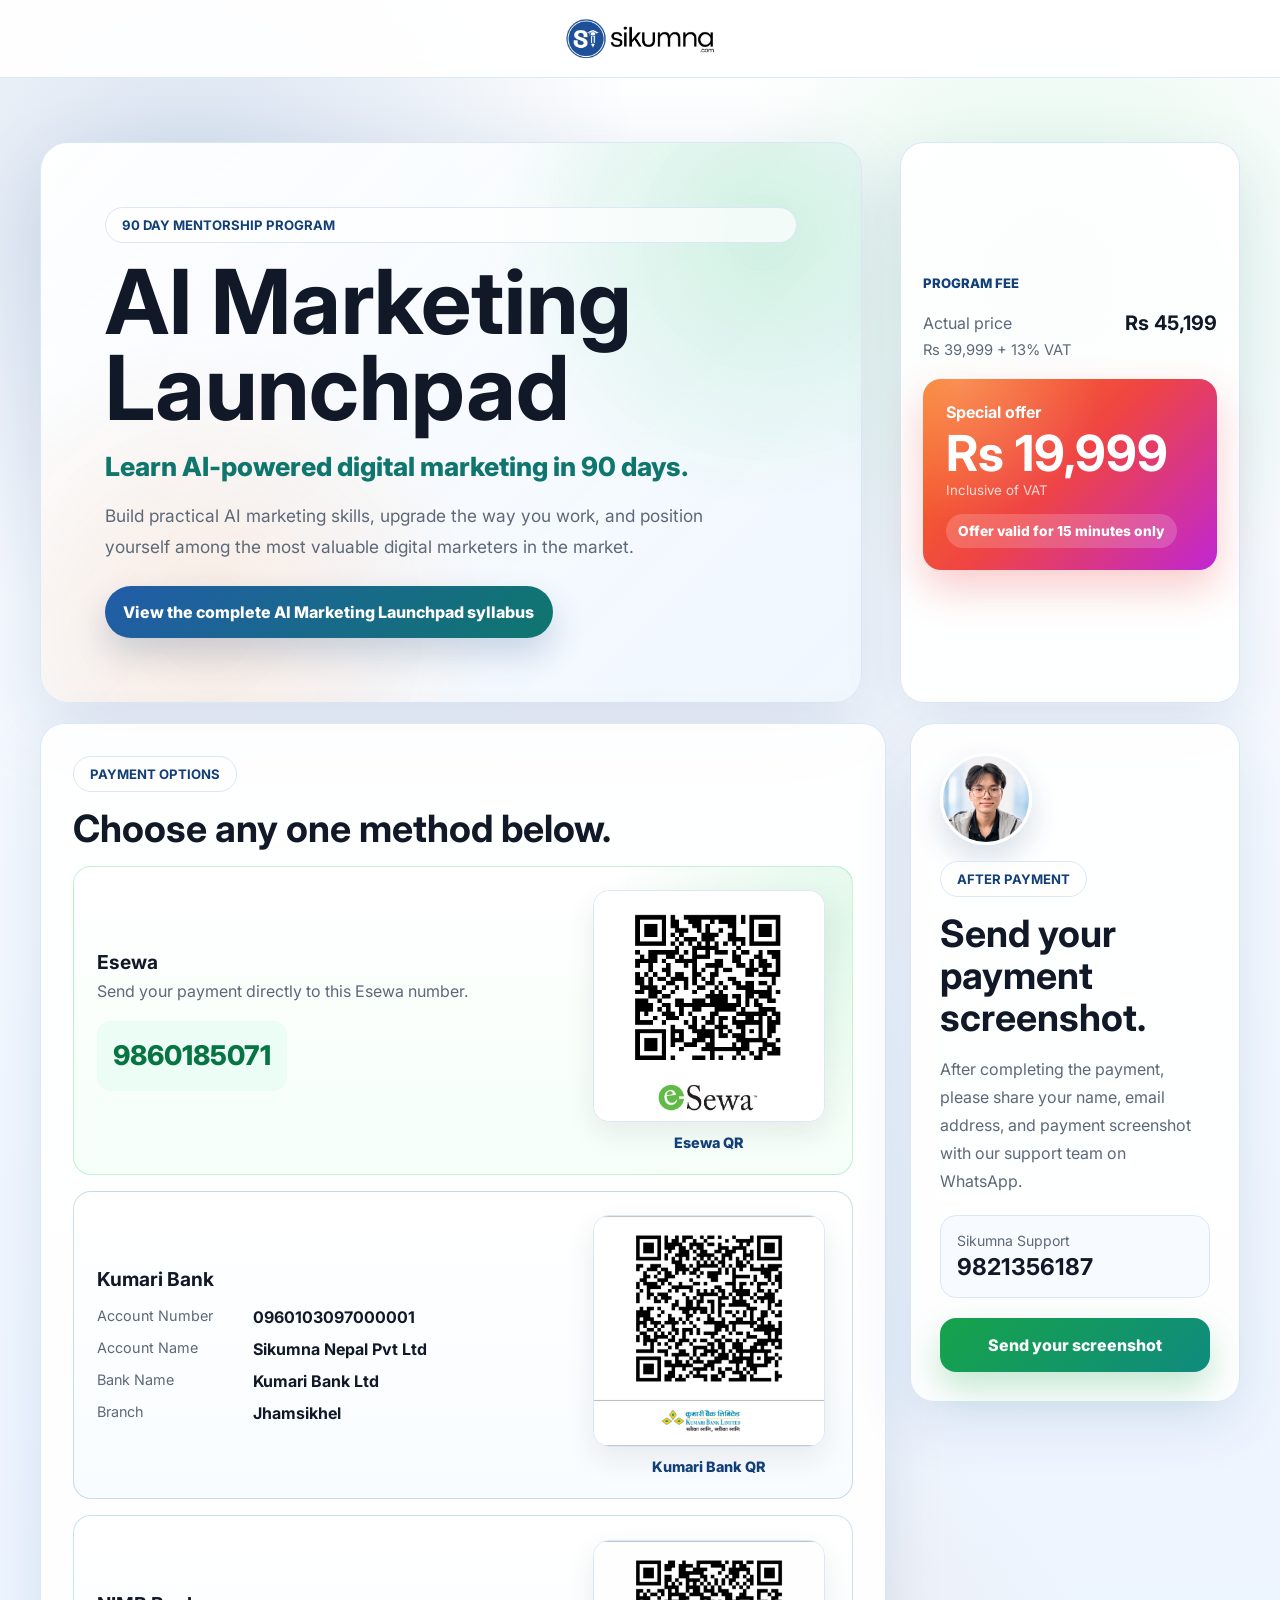
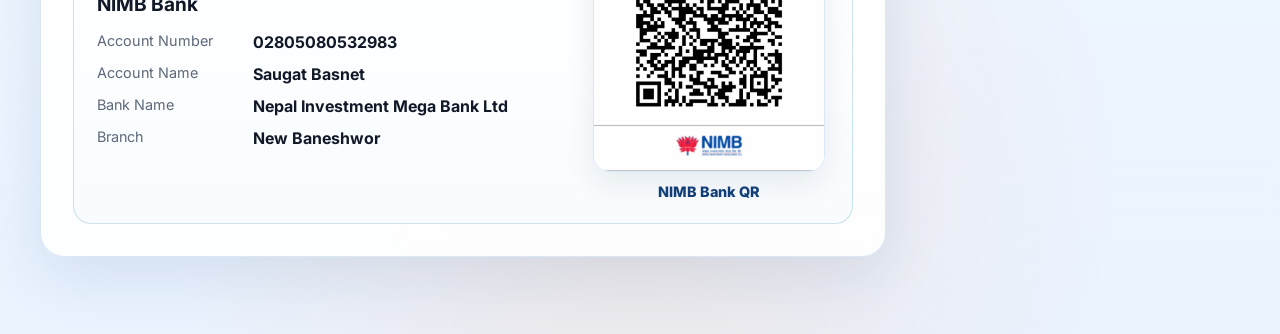
==== ai/index.html @ 51f4f351 "Add AI launchpad syllabus page" ====
<!doctype html>
<html lang="en">
  <head>
    <meta charset="UTF-8" />
    <meta name="viewport" content="width=device-width, initial-scale=1.0" />
    <title>AI Marketing Launchpad | Sikumna Payments</title>
    <link rel="icon" type="image/png" href="/assets/favicon.png" />
    <link rel="preconnect" href="https://fonts.googleapis.com" />
    <link rel="preconnect" href="https://fonts.gstatic.com" crossorigin />
    <link
      href="https://fonts.googleapis.com/css2?family=Inter:wght@400;500;600;700;800&display=swap"
      rel="stylesheet"
    />
    <link rel="stylesheet" href="/styles.css" />
    <link rel="stylesheet" href="/ai/payment.css" />
  </head>
  <body class="payment-page">
    <header class="site-header" aria-label="Sikumna">
      <a class="header-home" href="/" aria-label="Sikumna home">
        <img
          class="header-logo"
          src="/assets/sikumna-logo.png"
          alt="Sikumna"
          width="918"
          height="240"
        />
      </a>
    </header>

    <main class="payment-shell">
      <section class="payment-hero" aria-labelledby="program-title">
        <div class="hero-copy">
          <p class="eyebrow">90 Day Mentorship Program</p>
          <h1 id="program-title">AI Marketing Launchpad</h1>
          <p class="subheading">Learn AI-powered digital marketing in 90 days.</p>
          <p class="hero-text">
            Build practical AI marketing skills, upgrade the way you work, and
            position yourself among the most valuable digital marketers in the
            market.
          </p>
          <a class="syllabus-link" href="/ai-marketing-launchpad">
            View the complete AI Marketing Launchpad syllabus
          </a>
        </div>

        <aside class="price-card" aria-label="Program price">
          <p class="card-label">Program Fee</p>
          <div class="price-row muted-price">
            <span>Actual price</span>
            <strong>Rs 45,199</strong>
          </div>
          <p class="vat-note">Rs 39,999 + 13% VAT</p>
          <div class="offer-box">
            <span>Special offer</span>
            <strong>Rs 19,999</strong>
            <small>Inclusive of VAT</small>
            <p class="offer-timer">Offer valid for 15 minutes only</p>
          </div>
        </aside>
      </section>

      <section class="content-grid" aria-label="Payment details">
        <section class="panel payment-options">
          <div class="section-heading">
            <p class="eyebrow">Payment Options</p>
            <h2>Choose any one method below.</h2>
          </div>

          <article class="method-card esewa-card">
            <div class="esewa-details">
              <h3>Esewa</h3>
              <p>Send your payment directly to this Esewa number.</p>
              <p class="large-number">9860185071</p>
            </div>
            <div class="qr-card">
              <img src="/assets/esewa-qr.jpg" alt="Esewa payment QR" />
              <span>Esewa QR</span>
            </div>
          </article>

          <article class="method-card bank-card">
            <div class="bank-details">
              <h3>Kumari Bank</h3>
              <dl>
                <div>
                  <dt>Account Number</dt>
                  <dd>0960103097000001</dd>
                </div>
                <div>
                  <dt>Account Name</dt>
                  <dd>Sikumna Nepal Pvt Ltd</dd>
                </div>
                <div>
                  <dt>Bank Name</dt>
                  <dd>Kumari Bank Ltd</dd>
                </div>
                <div>
                  <dt>Branch</dt>
                  <dd>Jhamsikhel</dd>
                </div>
              </dl>
            </div>
            <div class="qr-card">
              <img src="/assets/kumari-qr.jpg" alt="Kumari Bank payment QR" />
              <span>Kumari Bank QR</span>
            </div>
          </article>

          <article class="method-card bank-card">
            <div class="bank-details">
              <h3>NIMB Bank</h3>
              <dl>
                <div>
                  <dt>Account Number</dt>
                  <dd>02805080532983</dd>
                </div>
                <div>
                  <dt>Account Name</dt>
                  <dd>Saugat Basnet</dd>
                </div>
                <div>
                  <dt>Bank Name</dt>
                  <dd>Nepal Investment Mega Bank Ltd</dd>
                </div>
                <div>
                  <dt>Branch</dt>
                  <dd>New Baneshwor</dd>
                </div>
              </dl>
            </div>
            <div class="qr-card">
              <img src="/assets/nimb-qr.jpg" alt="NIMB Bank payment QR" />
              <span>NIMB Bank QR</span>
            </div>
          </article>
        </section>

        <aside class="panel support-card">
          <img
            class="support-photo"
            src="/assets/rinjen-smile.png"
            alt="Rinjen, Sikumna support"
          />
          <p class="eyebrow">After Payment</p>
          <h2>Send your payment screenshot.</h2>
          <p>
            After completing the payment, please share your name, email address,
            and payment screenshot with our support team on WhatsApp.
          </p>
          <div class="support-number">
            <span>Sikumna Support</span>
            <strong>9821356187</strong>
          </div>
          <a
            class="whatsapp-button"
            href="https://wa.me/message/NXGHPVX5VBEVE1"
            target="_blank"
            rel="noreferrer"
          >
            Send your screenshot
          </a>
        </aside>
      </section>
    </main>
  </body>
</html>
---- styles.css ----
:root {
  --brand-blue: #225ca8;
  --brand-blue-dark: #123f78;
  --ink: #111827;
  --muted: #5d6878;
  --line: #dbe7f6;
  --surface: #ffffff;
  --wash: #f5f9ff;
}

* {
  box-sizing: border-box;
}

html {
  min-height: 100%;
  background: var(--wash);
}

body {
  min-height: 100vh;
  margin: 0;
  font-family:
    Inter,
    system-ui,
    -apple-system,
    BlinkMacSystemFont,
    "Segoe UI",
    sans-serif;
  color: var(--ink);
  background:
    radial-gradient(circle at top, rgba(34, 92, 168, 0.11), transparent 34rem),
    linear-gradient(180deg, #ffffff 0%, var(--wash) 100%);
}

.home-page {
  background:
    radial-gradient(circle at 16% 16%, rgba(34, 92, 168, 0.18), transparent 28rem),
    radial-gradient(circle at 84% 18%, rgba(34, 197, 94, 0.14), transparent 22rem),
    radial-gradient(circle at 52% 92%, rgba(249, 115, 22, 0.1), transparent 30rem),
    linear-gradient(180deg, #ffffff 0%, #f3f8ff 45%, #eaf3ff 100%);
}

.site-header {
  position: fixed;
  inset: 0 0 auto;
  z-index: 10;
  display: flex;
  align-items: center;
  justify-content: center;
  min-height: 78px;
  padding: 1rem 1.25rem;
  border-bottom: 1px solid rgba(219, 231, 246, 0.9);
  background: rgba(255, 255, 255, 0.92);
  backdrop-filter: blur(14px);
}

.header-logo {
  display: block;
  width: 150px;
  max-width: 44vw;
  height: auto;
}

.page-shell {
  min-height: 100vh;
  display: grid;
  place-items: center;
  padding: calc(78px + clamp(2rem, 5vw, 5rem)) 1.25rem clamp(2rem, 5vw, 5rem);
}

.home-hero {
  position: relative;
  width: min(100%, 1120px);
  display: grid;
  grid-template-columns: minmax(0, 1fr);
  gap: clamp(1.25rem, 3vw, 2rem);
  align-items: center;
}

.home-hero::after {
  content: "";
  position: absolute;
  right: -3rem;
  top: 50%;
  z-index: -1;
  width: min(44vw, 430px);
  aspect-ratio: 1;
  border-radius: 50%;
  background:
    radial-gradient(circle at 42% 40%, rgba(255, 255, 255, 0.82), transparent 28%),
    conic-gradient(from 160deg, rgba(34, 92, 168, 0.22), rgba(22, 163, 74, 0.2), rgba(249, 115, 22, 0.18), rgba(34, 92, 168, 0.22));
  filter: blur(1px);
  transform: translateY(-50%);
  opacity: 0.72;
}

.intro {
  width: min(100%, 760px);
  text-align: center;
}

.home-hero .intro {
  position: relative;
  width: min(100%, 920px);
  display: flex;
  flex-direction: column;
  justify-content: center;
  min-height: 350px;
  padding: clamp(1rem, 3vw, 2rem) 0;
  text-align: left;
}

.home-hero .intro::before {
  content: "";
  position: absolute;
  inset: 8% auto auto -2rem;
  width: 7px;
  height: 72%;
  border-radius: 999px;
  background: linear-gradient(180deg, var(--brand-blue), #16a34a, #f97316);
}

.eyebrow {
  display: inline-flex;
  align-items: center;
  min-height: 2.25rem;
  margin: 0 0 1rem;
  padding: 0 1rem;
  border: 1px solid var(--line);
  border-radius: 999px;
  background: rgba(255, 255, 255, 0.72);
  color: var(--brand-blue-dark);
  font-size: 0.82rem;
  font-weight: 700;
  letter-spacing: 0;
  text-transform: uppercase;
}

h1 {
  max-width: 720px;
  margin: 0 auto;
  color: var(--ink);
  font-size: clamp(2.05rem, 5vw, 4.25rem);
  line-height: 1.02;
  letter-spacing: 0;
}

.home-hero h1 {
  margin: 0;
  font-size: clamp(2.55rem, 6.5vw, 5.25rem);
  line-height: 0.98;
}

.summary {
  max-width: 650px;
  margin: 1.25rem auto 0;
  color: var(--muted);
  font-size: clamp(1rem, 2vw, 1.16rem);
  line-height: 1.75;
}

.home-hero .summary {
  margin-left: 0;
  margin-right: 0;
}

.contact-panel {
  width: min(100%, 860px);
  display: grid;
  grid-template-columns: auto minmax(0, 1fr) auto;
  gap: 1rem;
  align-items: center;
  padding: 1rem;
  border: 1px solid rgba(34, 92, 168, 0.14);
  border-radius: 999px;
  background:
    linear-gradient(90deg, rgba(236, 253, 245, 0.92), rgba(239, 246, 255, 0.92)),
    rgba(255, 255, 255, 0.92);
  box-shadow: 0 18px 44px rgba(18, 63, 120, 0.1);
}

.contact-avatar {
  width: 56px;
  aspect-ratio: 1;
  border-radius: 50%;
  object-fit: cover;
  object-position: center 28%;
  border: 3px solid #ffffff;
  box-shadow: 0 10px 24px rgba(18, 63, 120, 0.16);
}

.contact-kicker {
  display: block;
  margin-bottom: 0.22rem;
  color: #087443;
  font-size: 0.82rem;
  font-weight: 800;
  text-transform: uppercase;
}

.contact-panel h2 {
  margin: 0;
  color: var(--ink);
  font-size: clamp(1.25rem, 2.6vw, 1.65rem);
  line-height: 1.12;
}

.contact-panel p {
  margin: 0;
  color: var(--muted);
  font-size: 0.96rem;
  line-height: 1.55;
}

.contact-button {
  display: inline-flex;
  align-items: center;
  justify-content: center;
  min-height: 52px;
  padding: 0.9rem 1.15rem;
  border-radius: 999px;
  background: linear-gradient(135deg, #16a34a, #0f8b7e);
  color: #ffffff;
  font-weight: 800;
  text-decoration: none;
  box-shadow: 0 16px 34px rgba(22, 163, 74, 0.26);
}

.contact-button:hover {
  background: linear-gradient(135deg, #15803d, #0f766e);
}

@media (min-width: 901px) {
  .page-shell {
    place-items: center;
    padding-inline: clamp(2rem, 5vw, 5rem);
  }

  .home-hero {
    width: min(100%, 1180px);
    grid-template-columns: minmax(0, 1fr) 360px;
    gap: clamp(2rem, 5vw, 4rem);
  }

  .home-hero .intro {
    min-height: 460px;
    padding-block: 3.5rem;
  }

  .home-hero .intro::before {
    left: -2.25rem;
    width: 8px;
  }

  .home-hero h1 {
    max-width: 840px;
    font-size: clamp(4.25rem, 6vw, 6rem);
  }

  .home-hero .summary {
    max-width: 710px;
    font-size: 1.18rem;
  }

  .contact-panel {
    width: 100%;
    grid-template-columns: 1fr;
    justify-items: start;
    align-self: center;
    padding: 2rem;
    border-radius: 32px;
    background:
      radial-gradient(circle at 100% 0%, rgba(34, 197, 94, 0.22), transparent 13rem),
      radial-gradient(circle at 0% 100%, rgba(249, 115, 22, 0.16), transparent 12rem),
      rgba(255, 255, 255, 0.92);
    box-shadow: 0 26px 80px rgba(18, 63, 120, 0.14);
  }

  .contact-avatar {
    width: 72px;
    margin-bottom: 0.35rem;
  }

  .contact-panel h2 {
    font-size: 2.35rem;
  }

  .contact-panel p {
    margin-top: 0.25rem;
    font-size: 1.02rem;
    line-height: 1.7;
  }

  .contact-button {
    width: 100%;
    margin-top: 0.4rem;
  }
}

@media (max-width: 900px) {
  .home-hero::after {
    display: none;
  }

  .home-hero .intro {
    min-height: auto;
  }

  .contact-panel {
    grid-template-columns: auto minmax(0, 1fr);
    border-radius: 24px;
  }

  .contact-panel p,
  .contact-button {
    grid-column: 1 / -1;
  }
}

@media (max-width: 540px) {
  .site-header {
    min-height: 68px;
  }

  .header-logo {
    width: 128px;
  }

  .page-shell {
    place-items: start center;
    padding-top: calc(68px + 1.25rem);
  }

  .home-hero .intro {
    padding: 1.35rem 0;
  }

  .home-hero .intro::before {
    inset: 0 auto auto 0;
    width: 100%;
    height: 5px;
  }

  .contact-panel {
    padding: 1rem;
    border-radius: 18px;
  }

  .contact-avatar {
    width: 48px;
  }

  .eyebrow {
    font-size: 0.72rem;
  }
}
---- ai/payment.css ----
.payment-page {
  background:
    radial-gradient(circle at 15% 10%, rgba(34, 92, 168, 0.18), transparent 28rem),
    radial-gradient(circle at 82% 14%, rgba(34, 197, 94, 0.14), transparent 22rem),
    radial-gradient(circle at 50% 92%, rgba(249, 115, 22, 0.1), transparent 30rem),
    linear-gradient(180deg, #ffffff 0%, #f3f8ff 45%, #eaf3ff 100%);
}

.header-home {
  display: inline-flex;
  align-items: center;
}

.payment-shell {
  width: min(100%, 1240px);
  margin: 0 auto;
  padding: calc(78px + clamp(2rem, 5vw, 4rem)) 1.25rem clamp(2.5rem, 6vw, 5rem);
}

.payment-hero {
  display: grid;
  grid-template-columns: minmax(0, 1.45fr) minmax(340px, 0.55fr);
  gap: clamp(1.5rem, 3vw, 2.4rem);
  align-items: stretch;
  margin-bottom: 1.25rem;
}

.hero-copy {
  min-height: 390px;
  display: flex;
  flex-direction: column;
  justify-content: center;
  padding: clamp(2rem, 5vw, 4.5rem);
  border: 1px solid rgba(219, 231, 246, 0.92);
  border-radius: 28px;
  background:
    radial-gradient(circle at 88% 16%, rgba(34, 197, 94, 0.18), transparent 17rem),
    radial-gradient(circle at 20% 86%, rgba(249, 115, 22, 0.12), transparent 18rem),
    linear-gradient(135deg, rgba(255, 255, 255, 0.96), rgba(238, 246, 255, 0.92));
  box-shadow: 0 26px 80px rgba(18, 63, 120, 0.14);
}

.hero-copy h1,
.section-heading h2,
.support-card h2 {
  margin: 0;
  color: var(--ink);
  letter-spacing: 0;
}

.hero-copy h1 {
  max-width: 760px;
  font-size: clamp(2.65rem, 7vw, 5.8rem);
  line-height: 0.96;
}

.subheading {
  margin: 1.2rem 0 0;
  color: #0f766e;
  font-size: clamp(1.15rem, 2.4vw, 1.65rem);
  font-weight: 800;
  line-height: 1.28;
}

.hero-text {
  max-width: 650px;
  margin: 1rem 0 0;
  color: var(--muted);
  font-size: 1.08rem;
  line-height: 1.8;
}

.syllabus-link {
  display: inline-flex;
  align-items: center;
  justify-content: center;
  width: fit-content;
  min-height: 52px;
  margin-top: 1.5rem;
  padding: 0.9rem 1.15rem;
  border-radius: 999px;
  background: linear-gradient(135deg, var(--brand-blue), #0f766e);
  color: #ffffff;
  font-weight: 800;
  text-decoration: none;
  box-shadow: 0 16px 34px rgba(18, 63, 120, 0.2);
}

.syllabus-link:hover {
  background: linear-gradient(135deg, var(--brand-blue-dark), #0f766e);
}

.price-card,
.panel {
  border: 1px solid rgba(219, 231, 246, 0.96);
  background: rgba(255, 255, 255, 0.9);
  box-shadow: 0 20px 60px rgba(18, 63, 120, 0.11);
}

.price-card {
  display: flex;
  flex-direction: column;
  justify-content: center;
  padding: 1.4rem;
  border-radius: 24px;
}

.card-label {
  margin: 0 0 1.25rem;
  color: var(--brand-blue-dark);
  font-size: 0.82rem;
  font-weight: 800;
  text-transform: uppercase;
}

.price-row {
  display: flex;
  align-items: center;
  justify-content: space-between;
  gap: 1rem;
  color: var(--muted);
}

.price-row strong {
  color: var(--ink);
  font-size: 1.25rem;
}

.vat-note {
  margin: 0.4rem 0 1.25rem;
  color: var(--muted);
  font-size: 0.92rem;
}

.offer-box {
  padding: 1.4rem;
  border-radius: 18px;
  background:
    radial-gradient(circle at 12% 0%, rgba(255, 255, 255, 0.24), transparent 9rem),
    linear-gradient(135deg, #f97316 0%, #ef4444 48%, #c026d3 100%);
  color: #ffffff;
  box-shadow: 0 18px 42px rgba(239, 68, 68, 0.28);
}

.offer-box span,
.offer-box small {
  display: block;
}

.offer-box span {
  font-weight: 700;
}

.offer-box strong {
  display: block;
  margin: 0.45rem 0 0.25rem;
  font-size: clamp(2.2rem, 5vw, 3.1rem);
  line-height: 1;
}

.offer-box small {
  color: rgba(255, 255, 255, 0.8);
}

.offer-timer {
  width: fit-content;
  margin: 1rem 0 0;
  padding: 0.55rem 0.75rem;
  border-radius: 999px;
  background: rgba(255, 255, 255, 0.18);
  color: #ffffff;
  font-size: 0.86rem;
  font-weight: 800;
}

.content-grid {
  display: grid;
  grid-template-columns: minmax(0, 1fr) minmax(330px, 0.38fr);
  gap: 1.5rem;
  align-items: start;
}

.panel {
  border-radius: 24px;
  padding: clamp(1.1rem, 3vw, 1.8rem);
}

.section-heading {
  margin-bottom: 1rem;
}

.section-heading h2,
.support-card h2 {
  font-size: clamp(1.6rem, 3vw, 2.35rem);
  line-height: 1.12;
}

.method-card {
  min-width: 0;
  display: grid;
  gap: 1rem;
  padding: 1.25rem;
  border: 1px solid var(--line);
  border-radius: 18px;
  background:
    linear-gradient(180deg, rgba(255, 255, 255, 0.98), rgba(248, 252, 255, 0.98));
}

.method-card + .method-card {
  margin-top: 1rem;
}

.method-card h3 {
  margin: 0 0 0.35rem;
  color: var(--ink);
  font-size: 1.2rem;
}

.method-card p {
  margin: 0;
  color: var(--muted);
  line-height: 1.6;
}

.esewa-card {
  grid-template-columns: minmax(0, 1fr) 220px;
  align-items: center;
  border-color: rgba(34, 197, 94, 0.24);
  background:
    radial-gradient(circle at 98% 18%, rgba(34, 197, 94, 0.13), transparent 14rem),
    linear-gradient(180deg, #ffffff, #f5fff8);
}

.large-number {
  display: inline-flex;
  align-items: center;
  justify-content: center;
  width: fit-content;
  margin-top: 1rem !important;
  padding: 0.85rem 1rem;
  border-radius: 14px;
  background: #ecfdf5;
  color: #087443 !important;
  font-size: clamp(1.25rem, 3vw, 1.7rem);
  font-weight: 800;
  white-space: nowrap;
}

.bank-card {
  grid-template-columns: minmax(0, 1fr) 220px;
  align-items: center;
}

.bank-card:nth-of-type(2) {
  border-color: rgba(34, 92, 168, 0.22);
}

.bank-card:nth-of-type(3) {
  border-color: rgba(14, 116, 144, 0.2);
}

.bank-details {
  min-width: 0;
}

dl {
  display: grid;
  gap: 0.75rem;
  margin: 1rem 0 0;
}

dl div {
  display: grid;
  grid-template-columns: 140px minmax(0, 1fr);
  gap: 1rem;
}

dt {
  color: var(--muted);
  font-size: 0.9rem;
}

dd {
  min-width: 0;
  margin: 0;
  color: var(--ink);
  font-weight: 700;
  overflow-wrap: anywhere;
}

.qr-card {
  width: 100%;
  min-width: 0;
  display: grid;
  gap: 0.7rem;
  justify-items: center;
}

.qr-card img {
  width: min(100%, 210px);
  aspect-ratio: 1;
  object-fit: cover;
  object-position: top center;
  border: 1px solid var(--line);
  border-radius: 16px;
  background: #ffffff;
  box-shadow: 0 12px 30px rgba(17, 24, 39, 0.08);
}

.qr-card span {
  color: var(--brand-blue-dark);
  font-size: 0.9rem;
  font-weight: 800;
}

.support-card {
  position: sticky;
  top: 96px;
}

.support-photo {
  display: block;
  width: 92px;
  aspect-ratio: 1;
  margin: 0 0 1rem;
  border-radius: 50%;
  object-fit: cover;
  object-position: center 28%;
  border: 3px solid #ffffff;
  box-shadow: 0 14px 30px rgba(18, 63, 120, 0.16);
}

.support-card p:not(.eyebrow) {
  color: var(--muted);
  line-height: 1.75;
}

.support-number {
  margin: 1.25rem 0;
  padding: 1rem;
  border: 1px solid var(--line);
  border-radius: 16px;
  background: #f7fbff;
}

.support-number span,
.support-number strong {
  display: block;
}

.support-number span {
  color: var(--muted);
  font-size: 0.88rem;
}

.support-number strong {
  margin-top: 0.25rem;
  color: var(--ink);
  font-size: 1.45rem;
}

.whatsapp-button {
  display: inline-flex;
  align-items: center;
  justify-content: center;
  width: 100%;
  min-height: 54px;
  padding: 0.9rem 1.1rem;
  border-radius: 16px;
  background: linear-gradient(135deg, #16a34a, #0f8b7e);
  color: #ffffff;
  font-weight: 800;
  text-decoration: none;
  box-shadow: 0 16px 34px rgba(22, 163, 74, 0.26);
}

.whatsapp-button:hover {
  background: linear-gradient(135deg, #15803d, #0f766e);
}

@media (min-width: 1100px) {
  .payment-options {
    padding: 2rem;
  }

  .method-card {
    padding: 1.45rem;
  }

  .bank-card,
  .esewa-card {
    grid-template-columns: minmax(0, 1fr) 240px;
  }

  .qr-card img {
    width: min(100%, 232px);
  }
}

@media (max-width: 900px) {
  .payment-hero,
  .content-grid {
    grid-template-columns: 1fr;
  }

  .hero-copy {
    min-height: auto;
  }

  .support-card {
    position: static;
  }
}

@media (max-width: 640px) {
  .payment-shell {
    padding-top: calc(68px + 1.25rem);
  }

  .hero-copy,
  .price-card,
  .panel {
    border-radius: 18px;
  }

  .hero-copy {
    padding: 1.35rem;
  }

  .syllabus-link {
    width: 100%;
    text-align: center;
  }

  .esewa-card,
  .bank-card {
    grid-template-columns: 1fr;
  }

  .large-number {
    width: 100%;
    text-align: center;
  }

  dl div {
    grid-template-columns: 1fr;
    gap: 0.2rem;
  }

  .qr-card img {
    width: min(100%, 230px);
  }
}
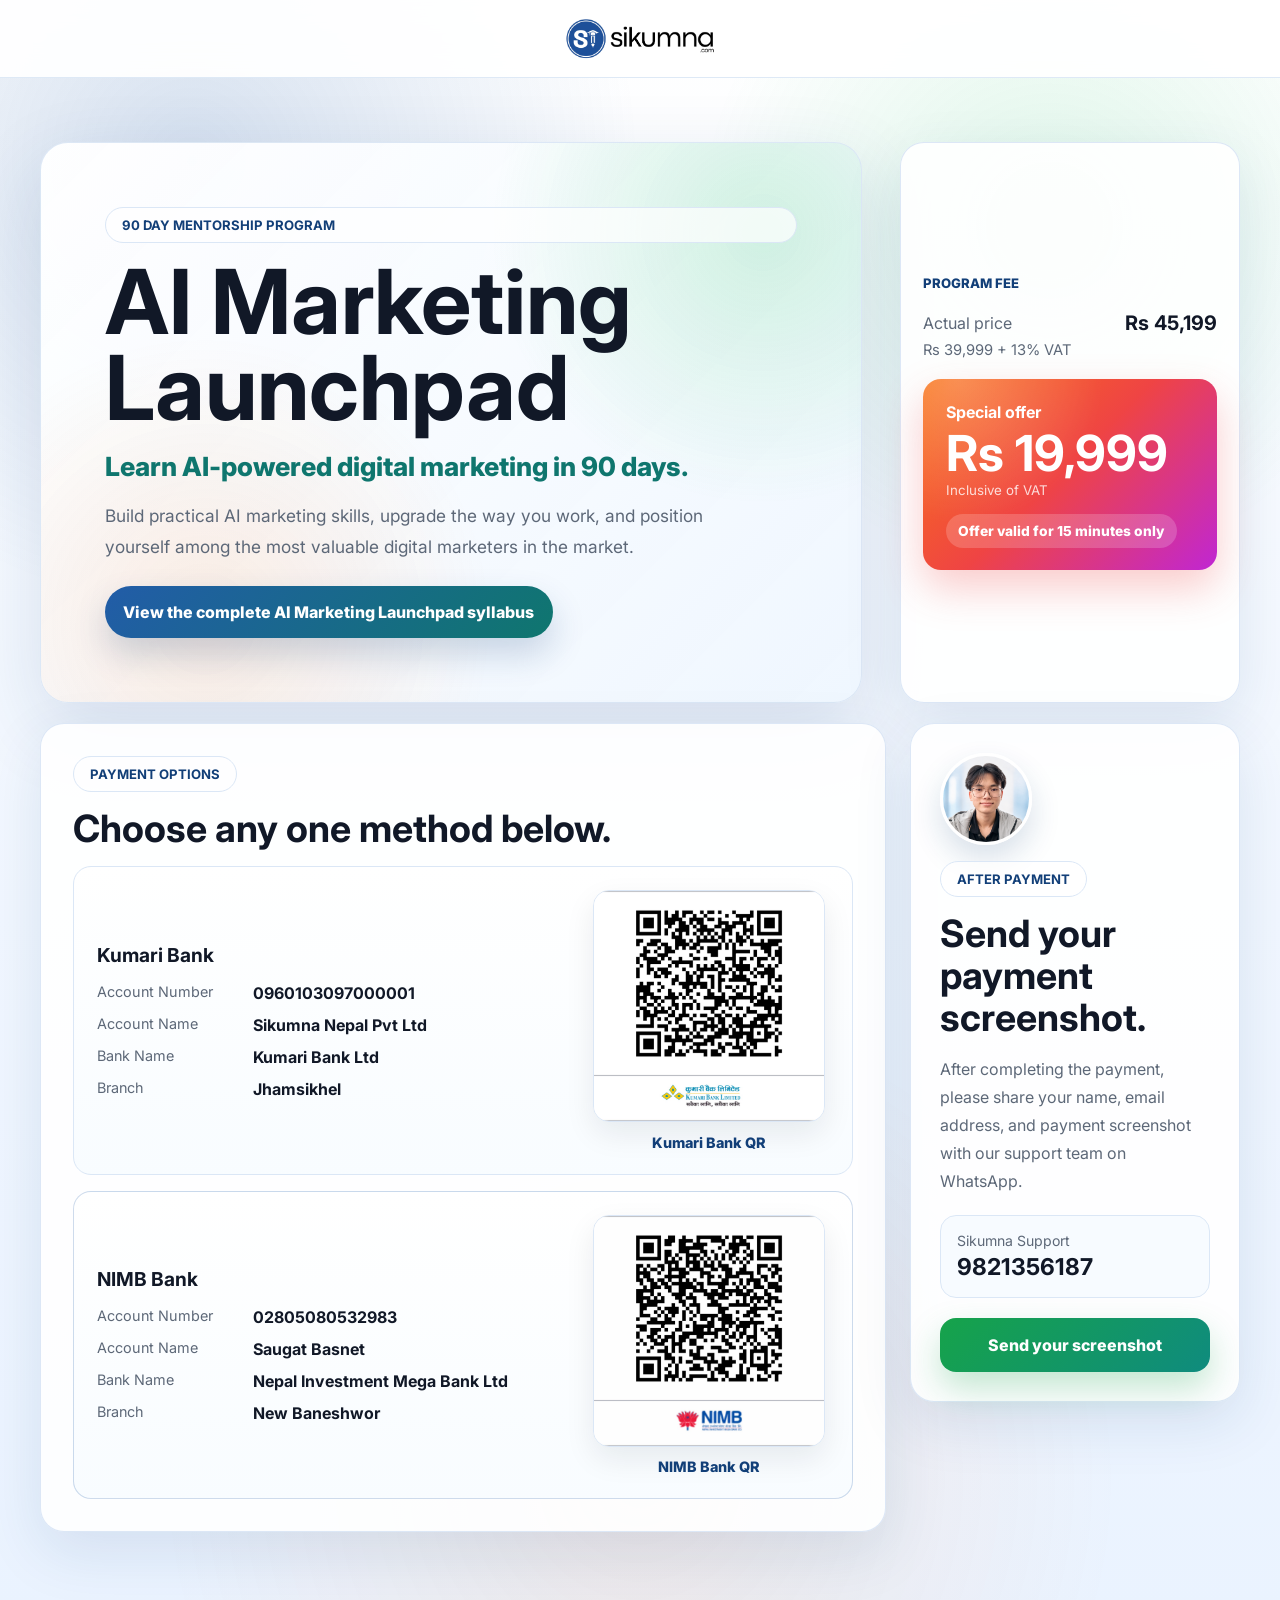
==== commit 24fc9ec3: "Remove Esewa payment option" ====
--- a/ai/index.html
+++ b/ai/index.html
@@ -65,18 +65,6 @@
             <p class="eyebrow">Payment Options</p>
             <h2>Choose any one method below.</h2>
           </div>
-
-          <article class="method-card esewa-card">
-            <div class="esewa-details">
-              <h3>Esewa</h3>
-              <p>Send your payment directly to this Esewa number.</p>
-              <p class="large-number">9860185071</p>
-            </div>
-            <div class="qr-card">
-              <img src="/assets/esewa-qr.jpg" alt="Esewa payment QR" />
-              <span>Esewa QR</span>
-            </div>
-          </article>
 
           <article class="method-card bank-card">
             <div class="bank-details">
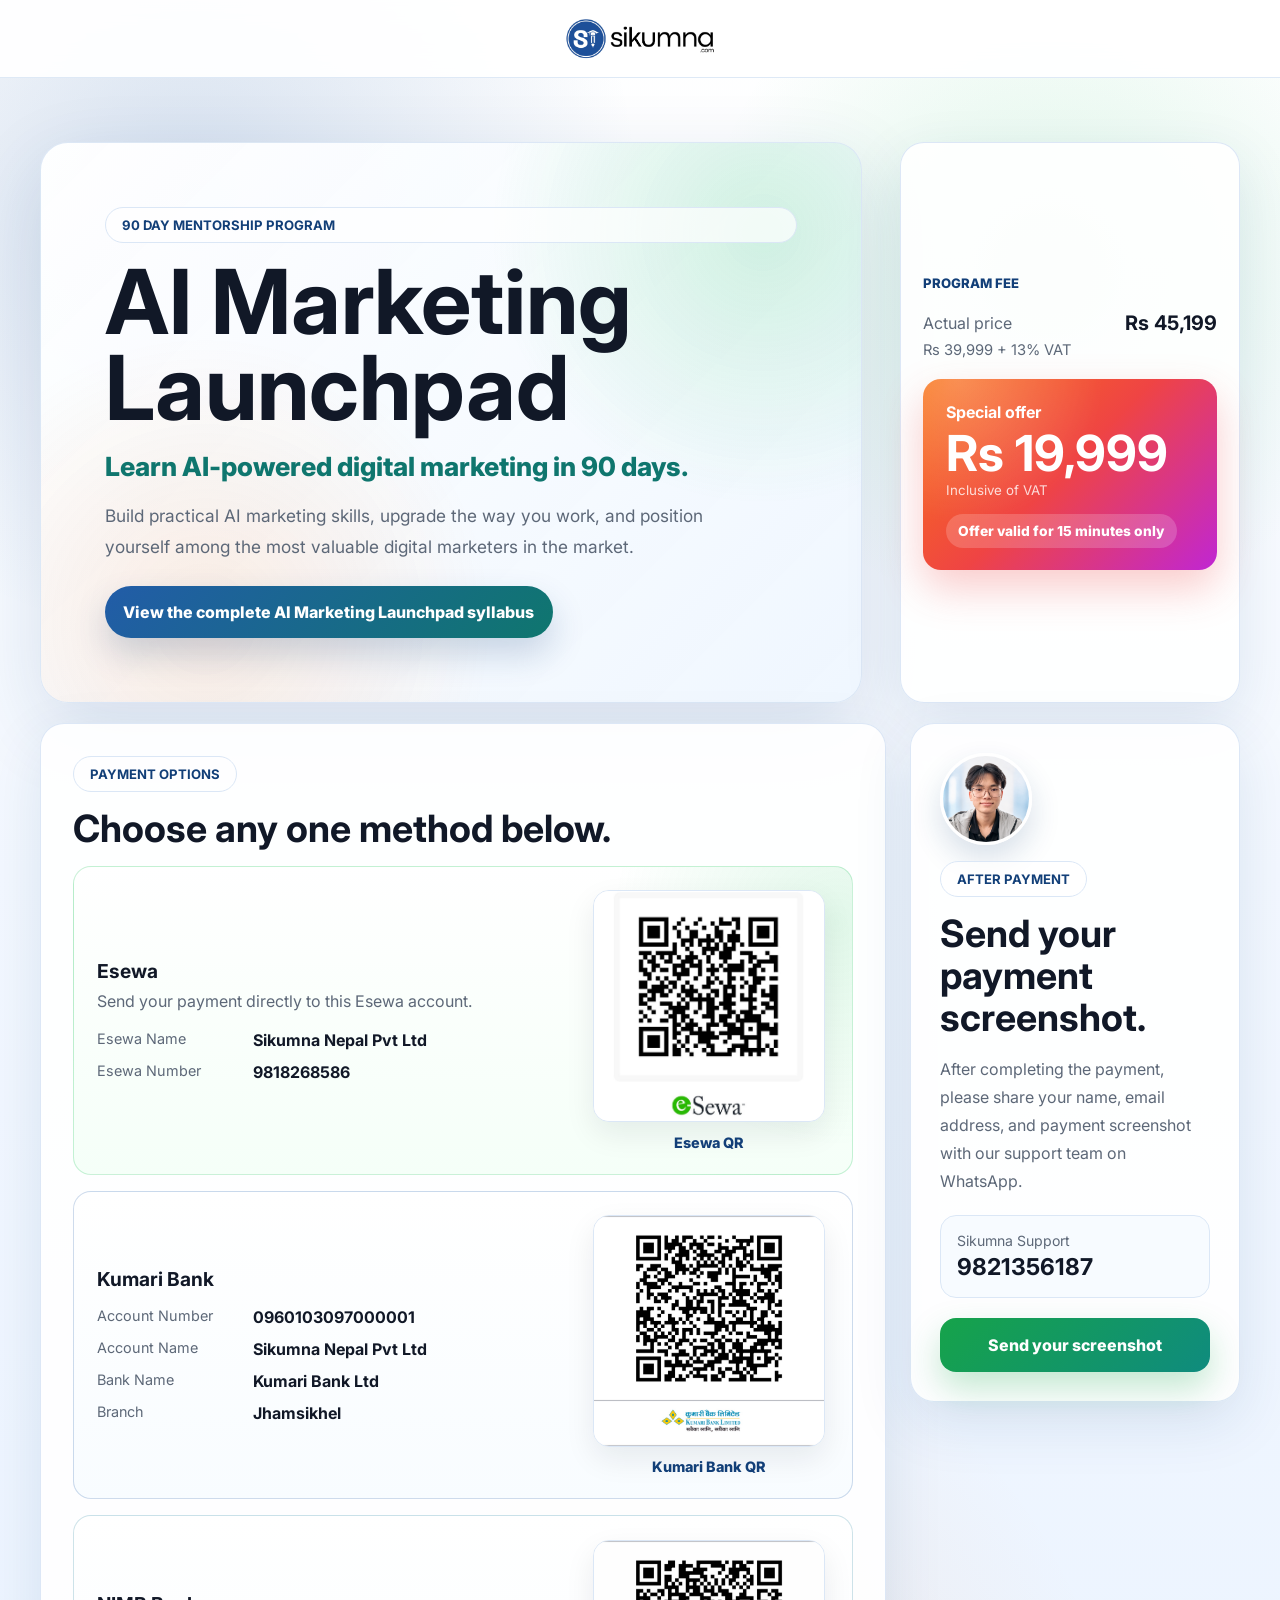
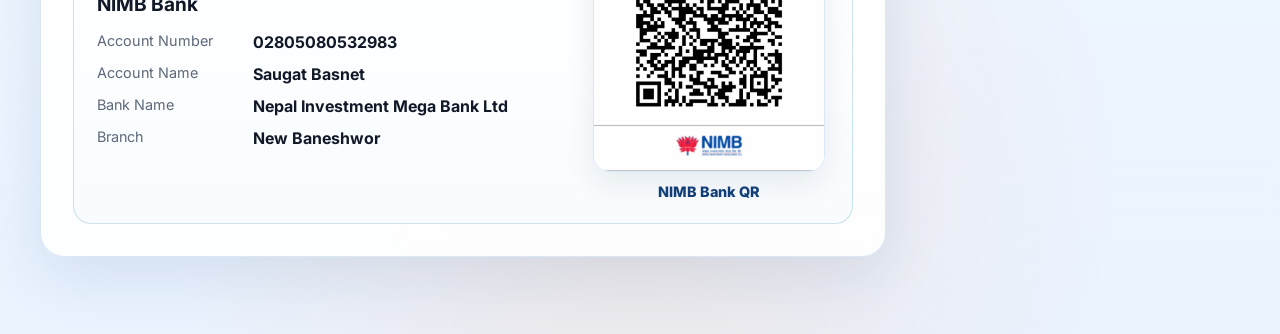
==== commit f6da01b1: "Update Esewa payment details" ====
--- a/ai/index.html
+++ b/ai/index.html
@@ -65,6 +65,27 @@
             <p class="eyebrow">Payment Options</p>
             <h2>Choose any one method below.</h2>
           </div>
+
+          <article class="method-card esewa-card">
+            <div class="esewa-details">
+              <h3>Esewa</h3>
+              <p>Send your payment directly to this Esewa account.</p>
+              <dl>
+                <div>
+                  <dt>Esewa Name</dt>
+                  <dd>Sikumna Nepal Pvt Ltd</dd>
+                </div>
+                <div>
+                  <dt>Esewa Number</dt>
+                  <dd>9818268586</dd>
+                </div>
+              </dl>
+            </div>
+            <div class="qr-card">
+              <img src="/assets/esewa-qr.jpg" alt="Esewa payment QR" />
+              <span>Esewa QR</span>
+            </div>
+          </article>
 
           <article class="method-card bank-card">
             <div class="bank-details">
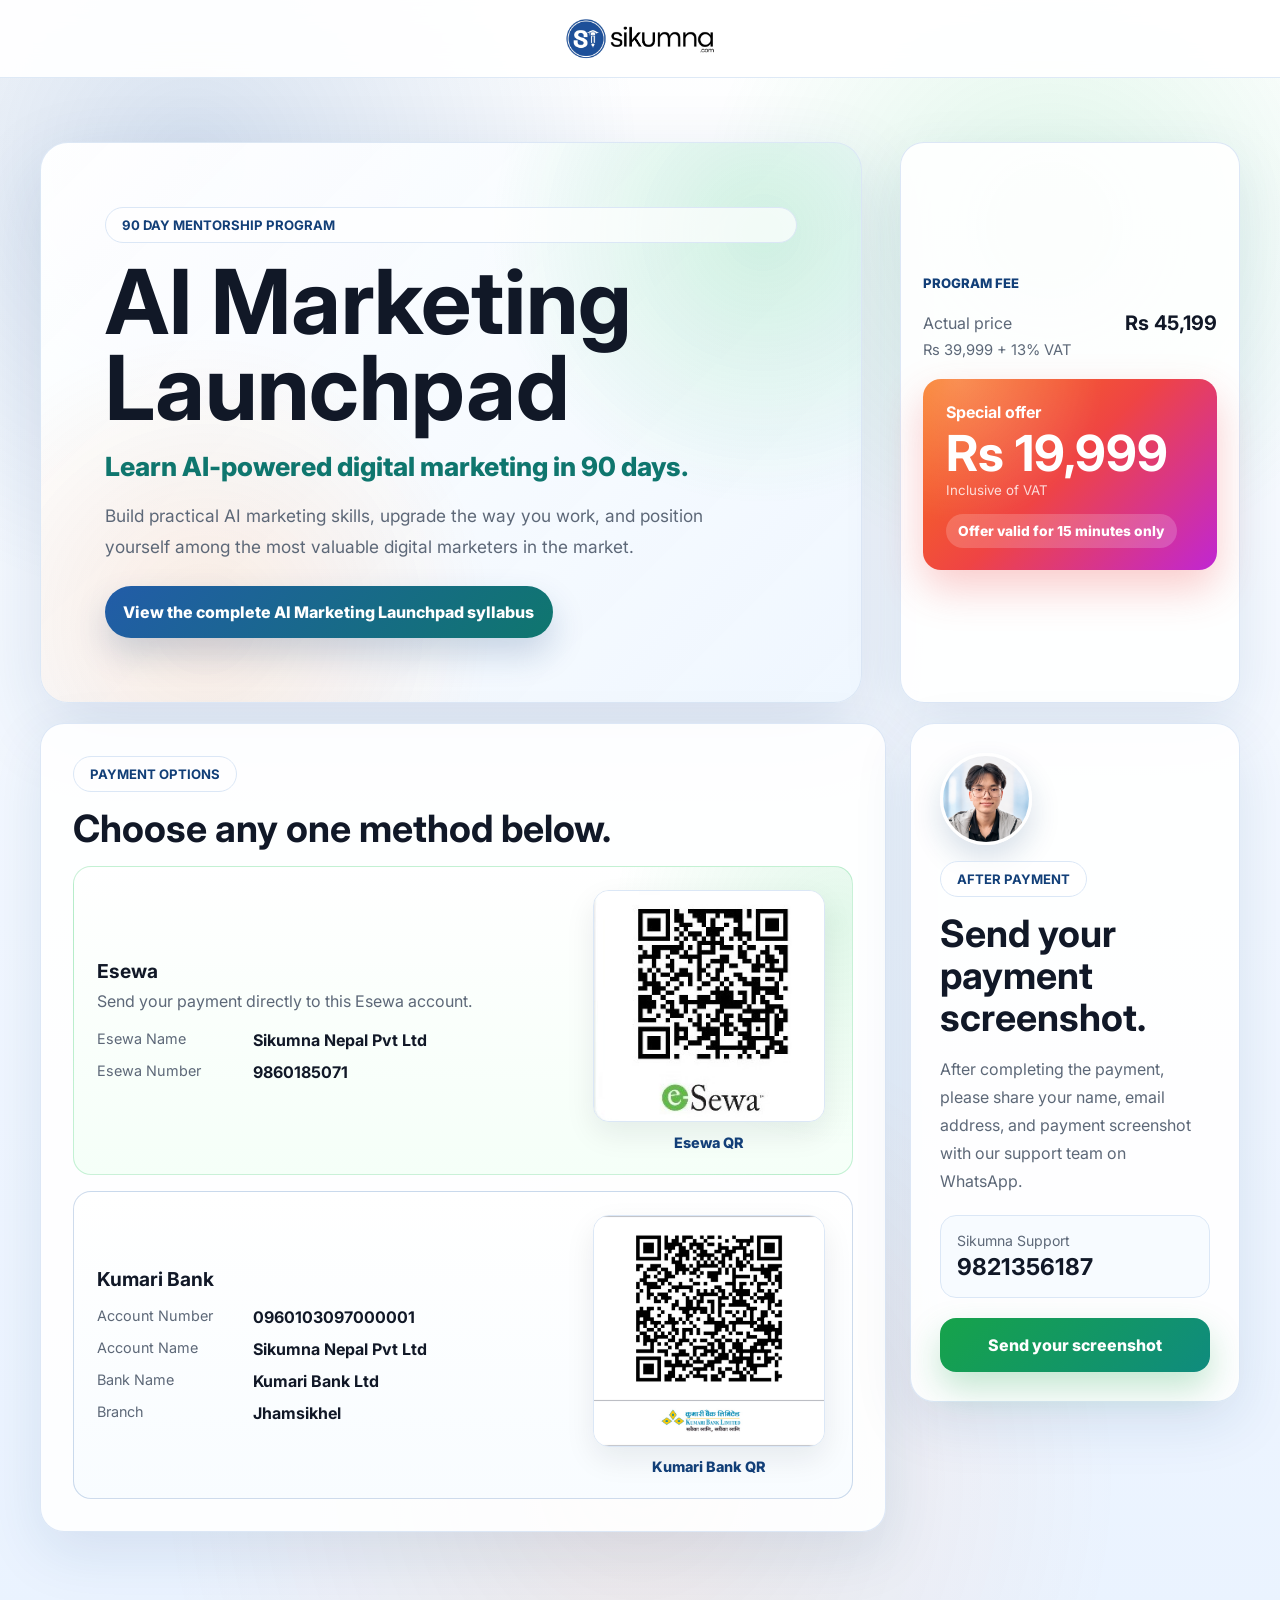
==== commit 2aabc0f4: "Update payment options" ====
--- a/ai/index.html
+++ b/ai/index.html
@@ -77,7 +77,7 @@
                 </div>
                 <div>
                   <dt>Esewa Number</dt>
-                  <dd>9818268586</dd>
+                  <dd>9860185071</dd>
                 </div>
               </dl>
             </div>
@@ -115,33 +115,6 @@
             </div>
           </article>
 
-          <article class="method-card bank-card">
-            <div class="bank-details">
-              <h3>NIMB Bank</h3>
-              <dl>
-                <div>
-                  <dt>Account Number</dt>
-                  <dd>02805080532983</dd>
-                </div>
-                <div>
-                  <dt>Account Name</dt>
-                  <dd>Saugat Basnet</dd>
-                </div>
-                <div>
-                  <dt>Bank Name</dt>
-                  <dd>Nepal Investment Mega Bank Ltd</dd>
-                </div>
-                <div>
-                  <dt>Branch</dt>
-                  <dd>New Baneshwor</dd>
-                </div>
-              </dl>
-            </div>
-            <div class="qr-card">
-              <img src="/assets/nimb-qr.jpg" alt="NIMB Bank payment QR" />
-              <span>NIMB Bank QR</span>
-            </div>
-          </article>
         </section>
 
         <aside class="panel support-card">
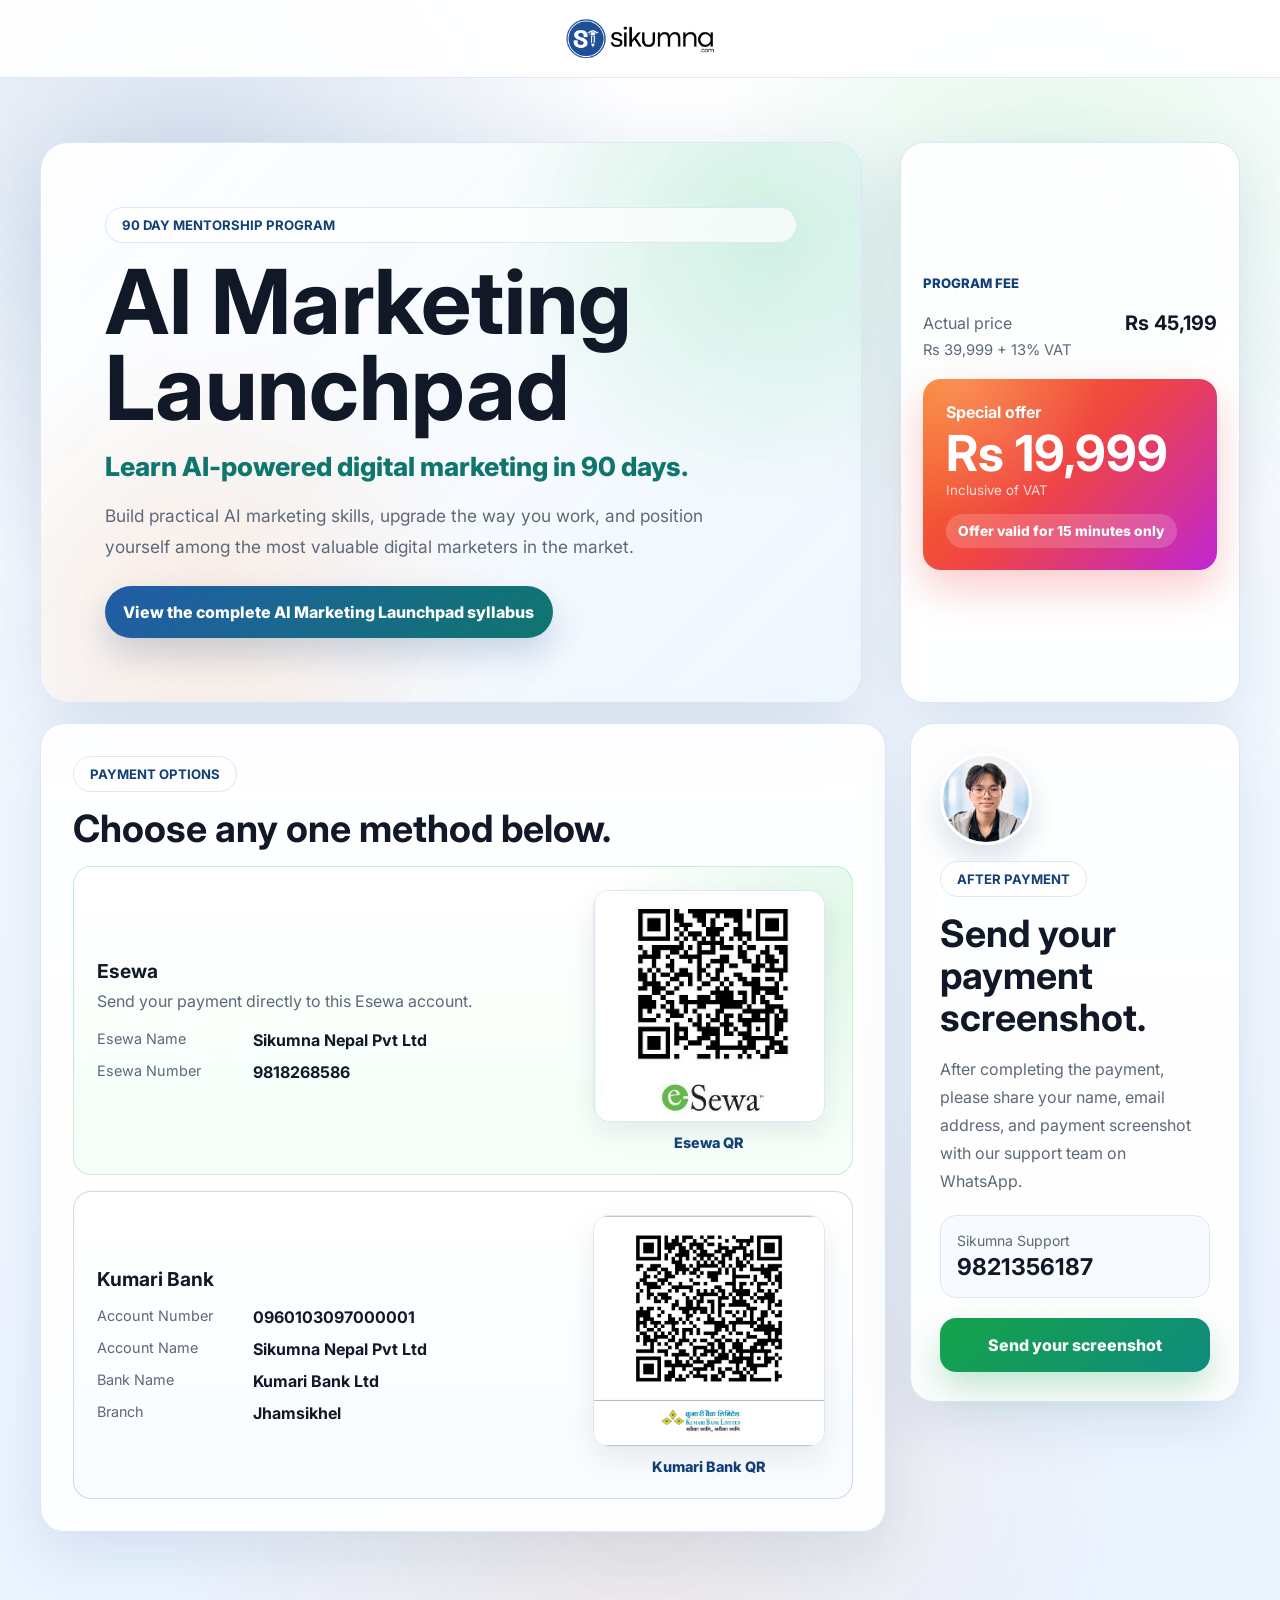
==== commit e6f01bc5: "Update Esewa number" ====
--- a/ai/index.html
+++ b/ai/index.html
@@ -77,7 +77,7 @@
                 </div>
                 <div>
                   <dt>Esewa Number</dt>
-                  <dd>9860185071</dd>
+                  <dd>9818268586</dd>
                 </div>
               </dl>
             </div>
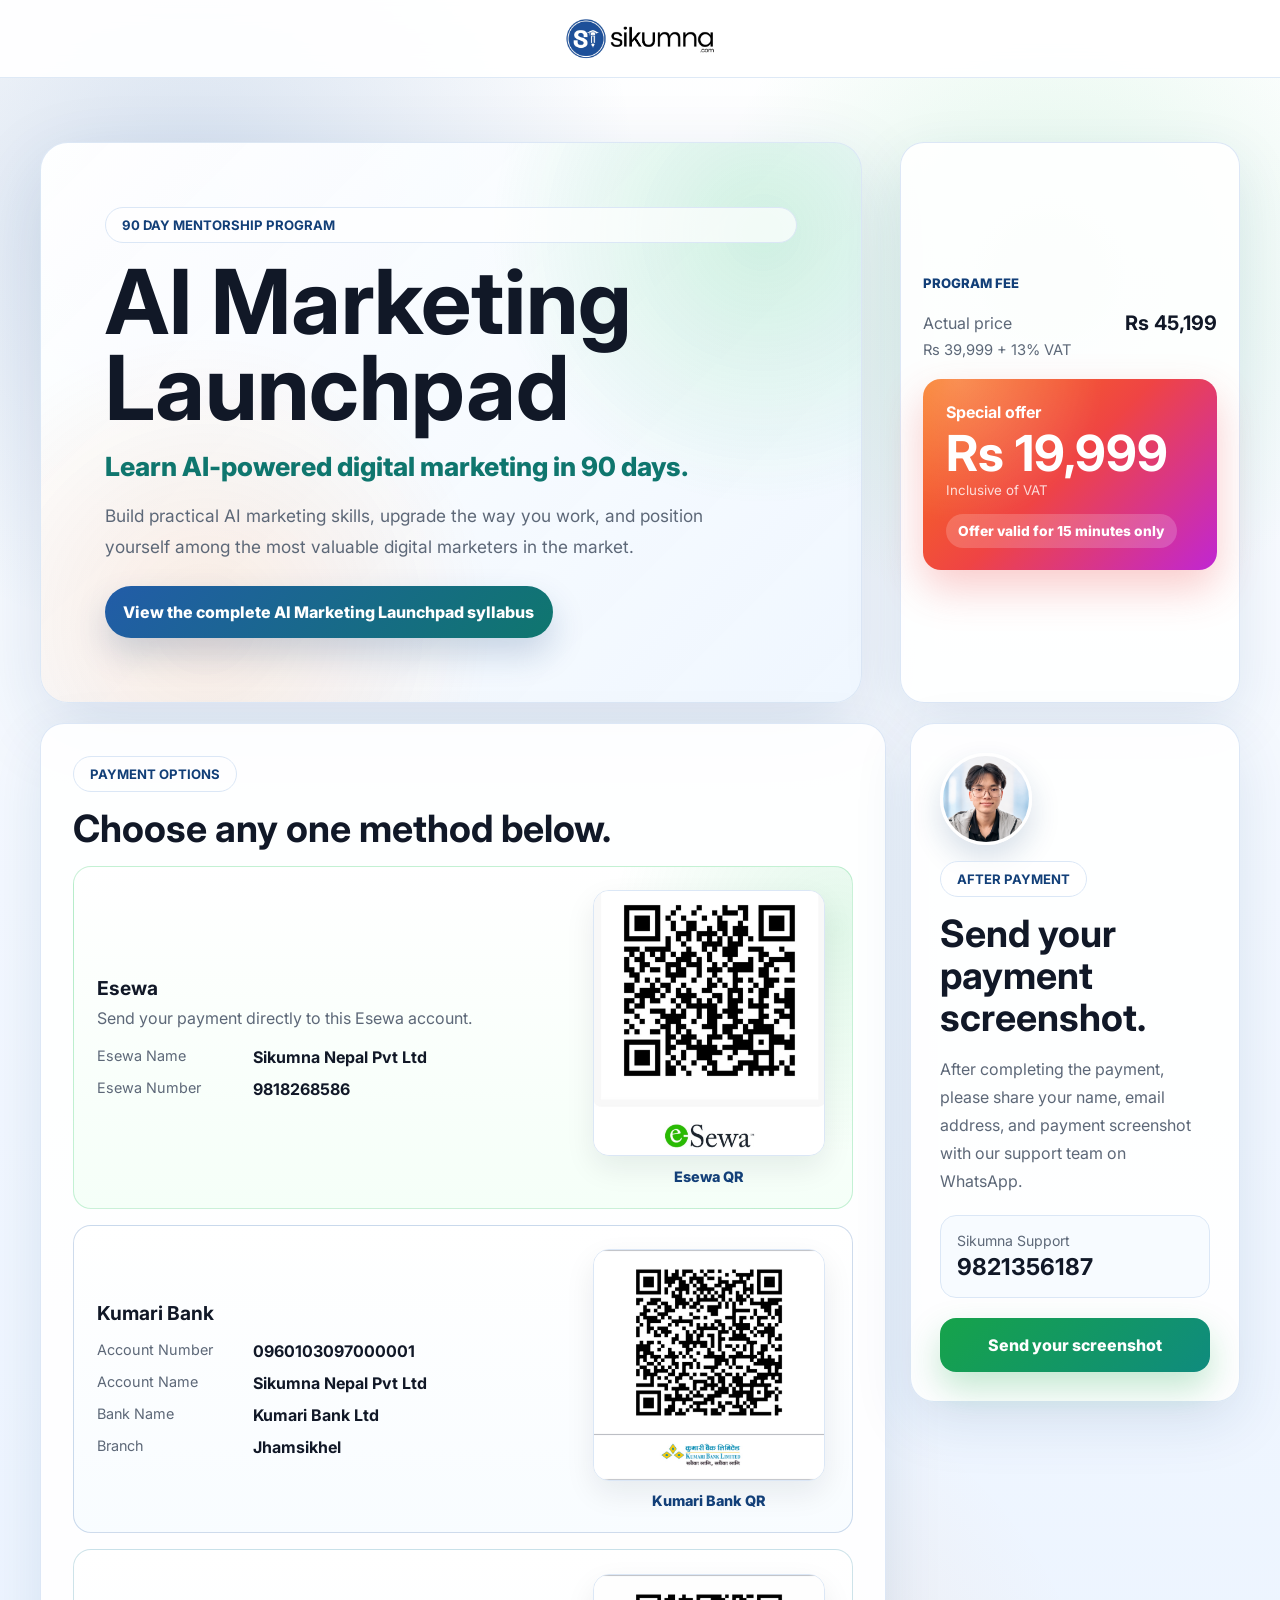
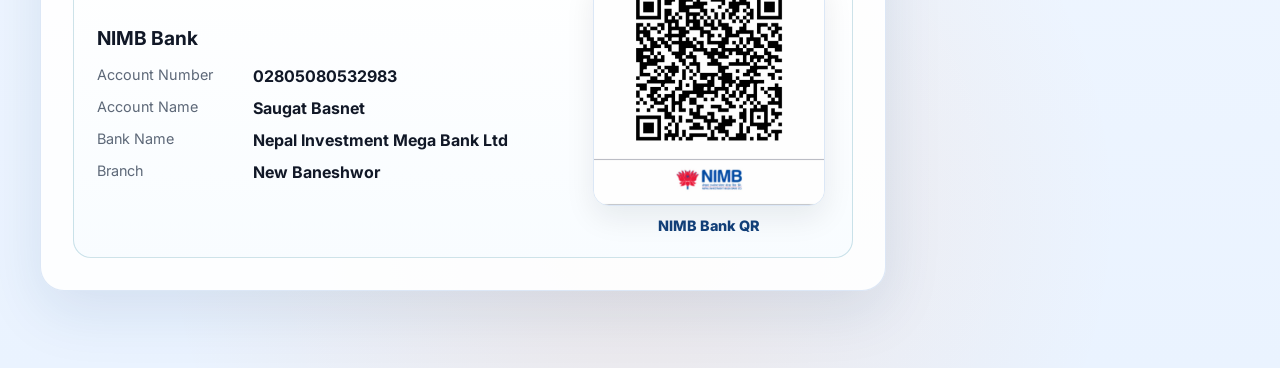
==== commit ca0319a3: "Update Esewa QR on payment pages" ====
--- a/ai/index.html
+++ b/ai/index.html
@@ -82,7 +82,11 @@
               </dl>
             </div>
             <div class="qr-card">
-              <img src="/assets/esewa-qr.jpg" alt="Esewa payment QR" />
+              <img
+                class="esewa-qr-image"
+                src="/assets/esewa-qr.jpg"
+                alt="Esewa payment QR"
+              />
               <span>Esewa QR</span>
             </div>
           </article>
@@ -115,6 +119,33 @@
             </div>
           </article>
 
+          <article class="method-card bank-card">
+            <div class="bank-details">
+              <h3>NIMB Bank</h3>
+              <dl>
+                <div>
+                  <dt>Account Number</dt>
+                  <dd>02805080532983</dd>
+                </div>
+                <div>
+                  <dt>Account Name</dt>
+                  <dd>Saugat Basnet</dd>
+                </div>
+                <div>
+                  <dt>Bank Name</dt>
+                  <dd>Nepal Investment Mega Bank Ltd</dd>
+                </div>
+                <div>
+                  <dt>Branch</dt>
+                  <dd>New Baneshwor</dd>
+                </div>
+              </dl>
+            </div>
+            <div class="qr-card">
+              <img src="/assets/nimb-qr.jpg" alt="NIMB Bank payment QR" />
+              <span>NIMB Bank QR</span>
+            </div>
+          </article>
         </section>
 
         <aside class="panel support-card">
--- a/ai/payment.css
+++ b/ai/payment.css
@@ -307,6 +307,11 @@
   box-shadow: 0 12px 30px rgba(17, 24, 39, 0.08);
 }
 
+.qr-card img.esewa-qr-image {
+  aspect-ratio: auto;
+  object-fit: contain;
+}
+
 .qr-card span {
   color: var(--brand-blue-dark);
   font-size: 0.9rem;
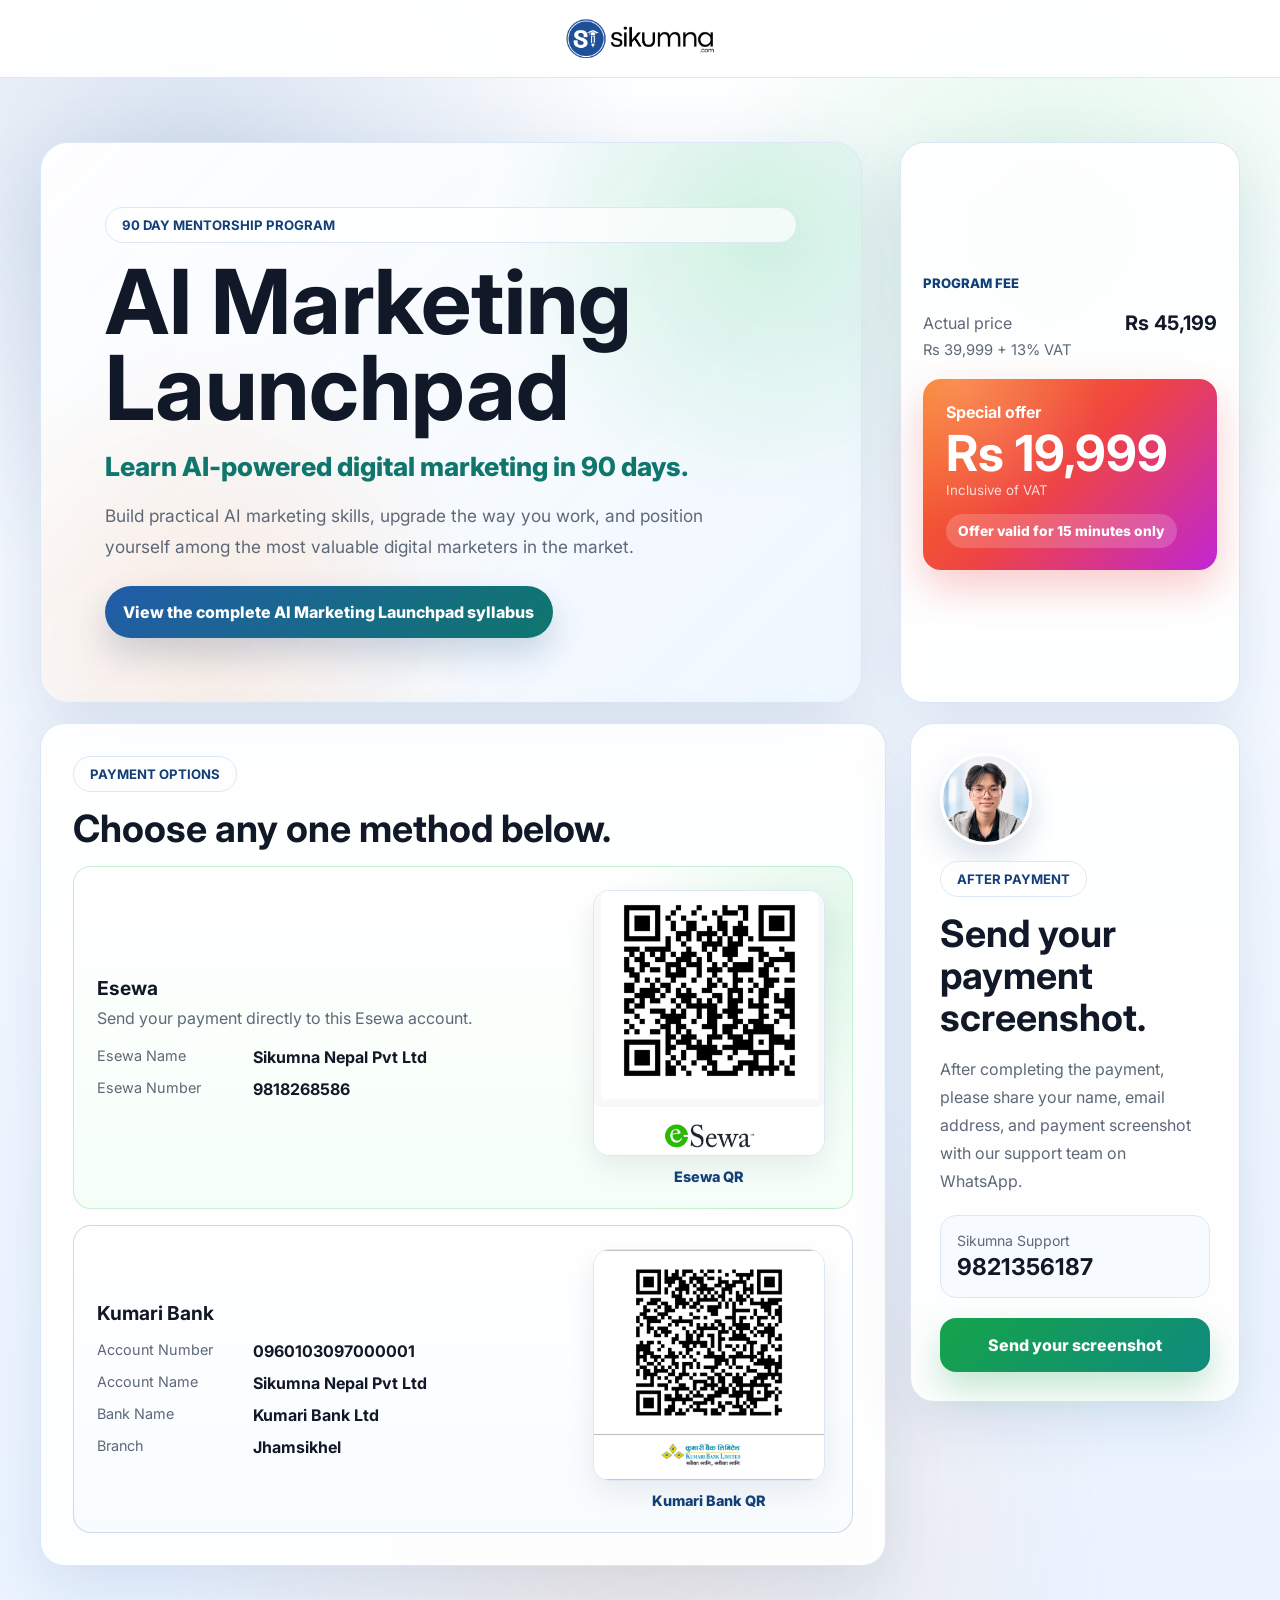
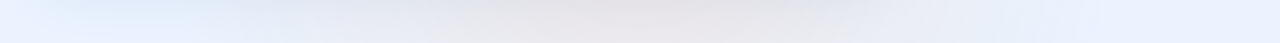
==== commit cd37b2a8: "Deploy updated Esewa QR to payment pages" ====
--- a/ai/index.html
+++ b/ai/index.html
@@ -84,7 +84,7 @@
             <div class="qr-card">
               <img
                 class="esewa-qr-image"
-                src="/assets/esewa-qr.jpg"
+                src="/assets/esewa-qr-sikumna.jpg"
                 alt="Esewa payment QR"
               />
               <span>Esewa QR</span>
@@ -119,33 +119,6 @@
             </div>
           </article>
 
-          <article class="method-card bank-card">
-            <div class="bank-details">
-              <h3>NIMB Bank</h3>
-              <dl>
-                <div>
-                  <dt>Account Number</dt>
-                  <dd>02805080532983</dd>
-                </div>
-                <div>
-                  <dt>Account Name</dt>
-                  <dd>Saugat Basnet</dd>
-                </div>
-                <div>
-                  <dt>Bank Name</dt>
-                  <dd>Nepal Investment Mega Bank Ltd</dd>
-                </div>
-                <div>
-                  <dt>Branch</dt>
-                  <dd>New Baneshwor</dd>
-                </div>
-              </dl>
-            </div>
-            <div class="qr-card">
-              <img src="/assets/nimb-qr.jpg" alt="NIMB Bank payment QR" />
-              <span>NIMB Bank QR</span>
-            </div>
-          </article>
         </section>
 
         <aside class="panel support-card">
